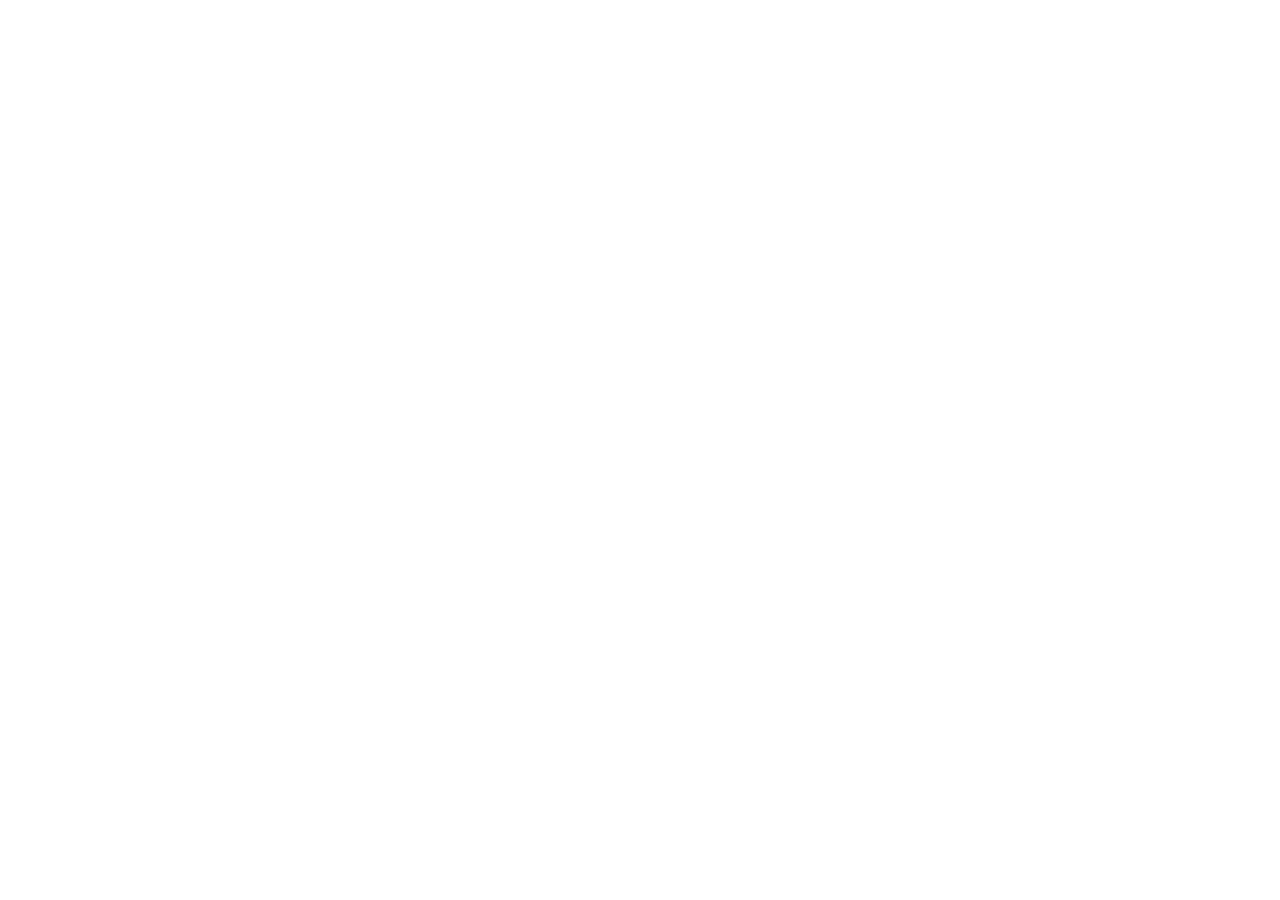
==== index.html @ 40036035 "First Commit." ====
<!DOCTYPE html>
<html lang="en">
<head>
    <meta charset="UTF-8">
    <meta name="viewport" content="width=device-width, initial-scale=1.0">
    <title>Sunshine</title>
</head>
<body>
    
</body>
</html>
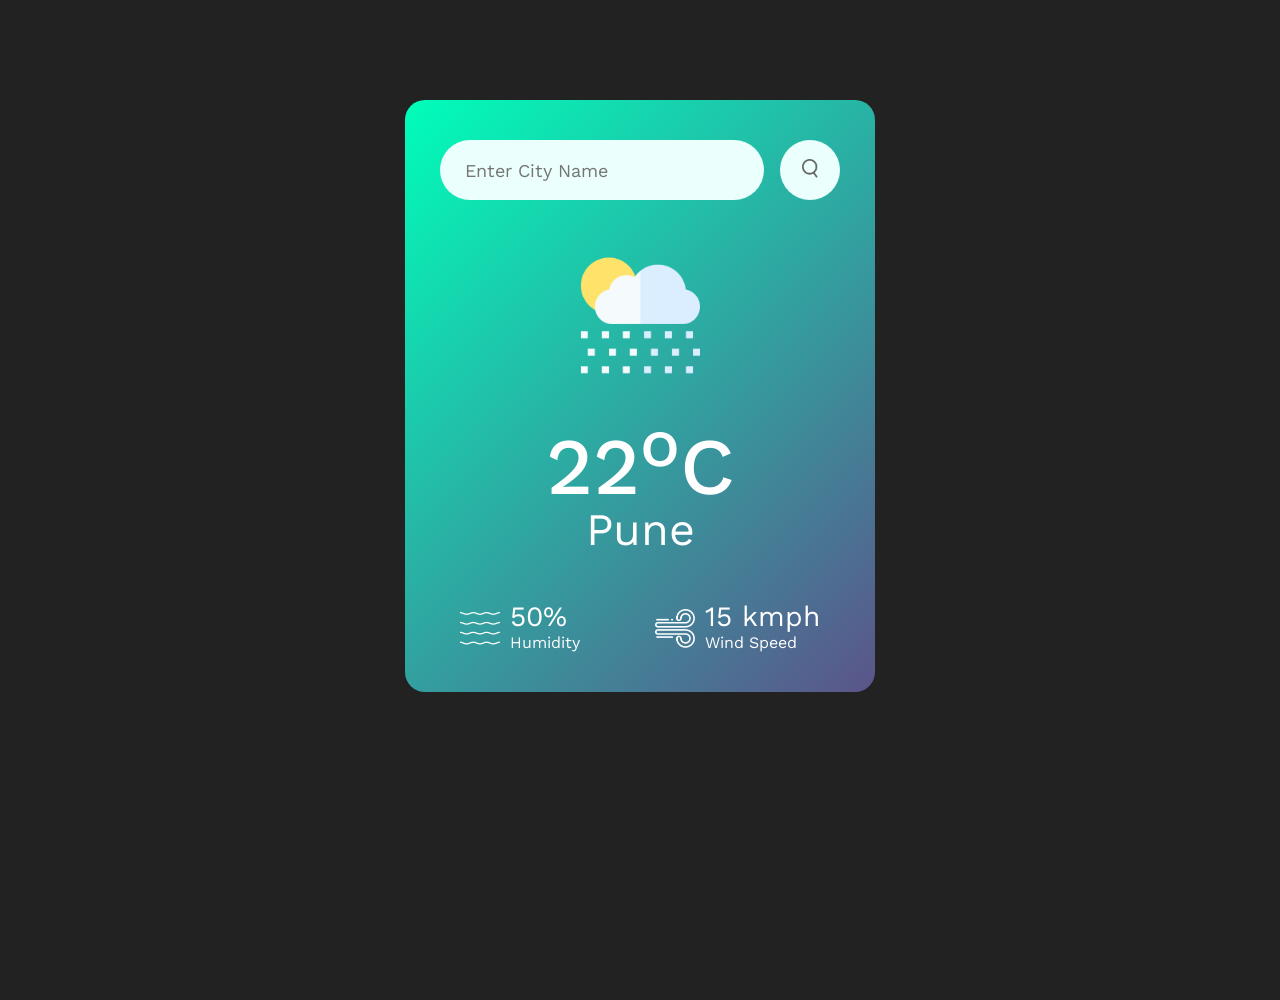
==== commit fa957658: "Add:UI of the Application-HTML&CSS" ====
--- a/index.html
+++ b/index.html
@@ -4,8 +4,47 @@
     <meta charset="UTF-8">
     <meta name="viewport" content="width=device-width, initial-scale=1.0">
     <title>Sunshine</title>
+
+    <link rel="stylesheet" href="./Assets/CSS/style.css">
+    <script src="./Assets/Script/script.js" defer></script>
+
+    <link rel="preconnect" href="https://fonts.googleapis.com">
+    <link rel="preconnect" href="https://fonts.gstatic.com" crossorigin>
+    <link href="https://fonts.googleapis.com/css2?family=Work+Sans:ital,wght@0,100..900;1,100..900&display=swap" rel="stylesheet">
+
 </head>
+
+
 <body>
-    
+    <div class="card">
+        <div class="search">
+            <input type="text" placeholder="Enter City Name" spellcheck="false">
+            <button><img src="./Assets/Images/search.png"></button>
+        </div>
+
+        <div class="weather">
+            <img src="./Assets/Images/rain.png" class= "weather-icon">
+            <h1 class="temp">22<sup>o</sup>C</h1>
+            <h2>Pune</h2>
+            <div class="details">
+                <div class="col">
+                    <img src="./Assets/Images/humidity.png">
+                    <div>
+                        <p class="humidity">50%</p>
+                        <p>Humidity</p>
+                    </div>
+                </div>
+
+                <div class="col">
+                    <img src="./Assets/Images/wind.png">
+                    <div>
+                        <p class="wind">15 kmph</p>
+                        <p>Wind Speed</p>
+                    </div>
+                </div>
+
+            </div>
+        </div>
+    </div>
 </body>
 </html>
--- a/Assets/CSS/style.css
+++ b/Assets/CSS/style.css
@@ -0,0 +1,102 @@
+* {
+    padding: 0;
+    margin: 0;
+    box-sizing: border-box;
+    font-family: 'Work Sans', sans-serif;
+    font-optical-sizing: auto;
+    font-style: normal;
+}
+
+html, body {
+    width: 100%;
+    height: 100%;
+}
+
+body {
+    background-color: #222;
+}
+
+.card {
+    width: 90%;
+    max-width: 470px;
+    background: linear-gradient(135deg, #00feba, #5b548a);
+    color: #fff;
+    margin: 100px auto 0;
+    border-radius: 20px;
+    padding: 40px 35px;
+    text-align: center;
+}
+
+.search {
+    width: 100%;
+    display: flex;
+    align-items: center;
+    justify-content: space-between;
+}
+
+.search input {
+    border: 0;
+    outline: 0;
+    background: #ebfffc;
+    color: #555;
+    padding: 10px 25px;
+    height: 60px;
+    border-radius: 30px;
+    flex: 1;
+    margin-right: 16px;
+    font-size: 18px;
+}
+
+.search button {
+    border: 0;
+    outline: 0;
+    background: #ebfffc;
+    border-radius: 50%;
+    width: 60px;
+    height: 60px;
+    cursor: pointer;
+}
+
+.search button img {
+    width: 16px;
+}
+
+.weather-icon {
+    width: 170px;
+    margin-top: 30px;
+}
+
+.weather h1{
+    font-size: 80px;
+    font-weight: 500;
+}
+
+.weather h2{
+    font-size: 45px;
+    font-weight: 400;
+    margin-top: -10px;
+}
+
+.details {
+    display: flex;
+    align-items: center;
+    justify-content: space-between;
+    padding: 0 20px;
+    margin-top: 50px;
+}
+
+.col {
+    display: flex;
+    align-items: center;
+    text-align: left;
+}
+
+.col img {
+    width: 40px;
+    margin-right: 10px;
+}
+
+.humidity, .wind {
+    font-size: 28px;
+    margin-top: -6px;
+}
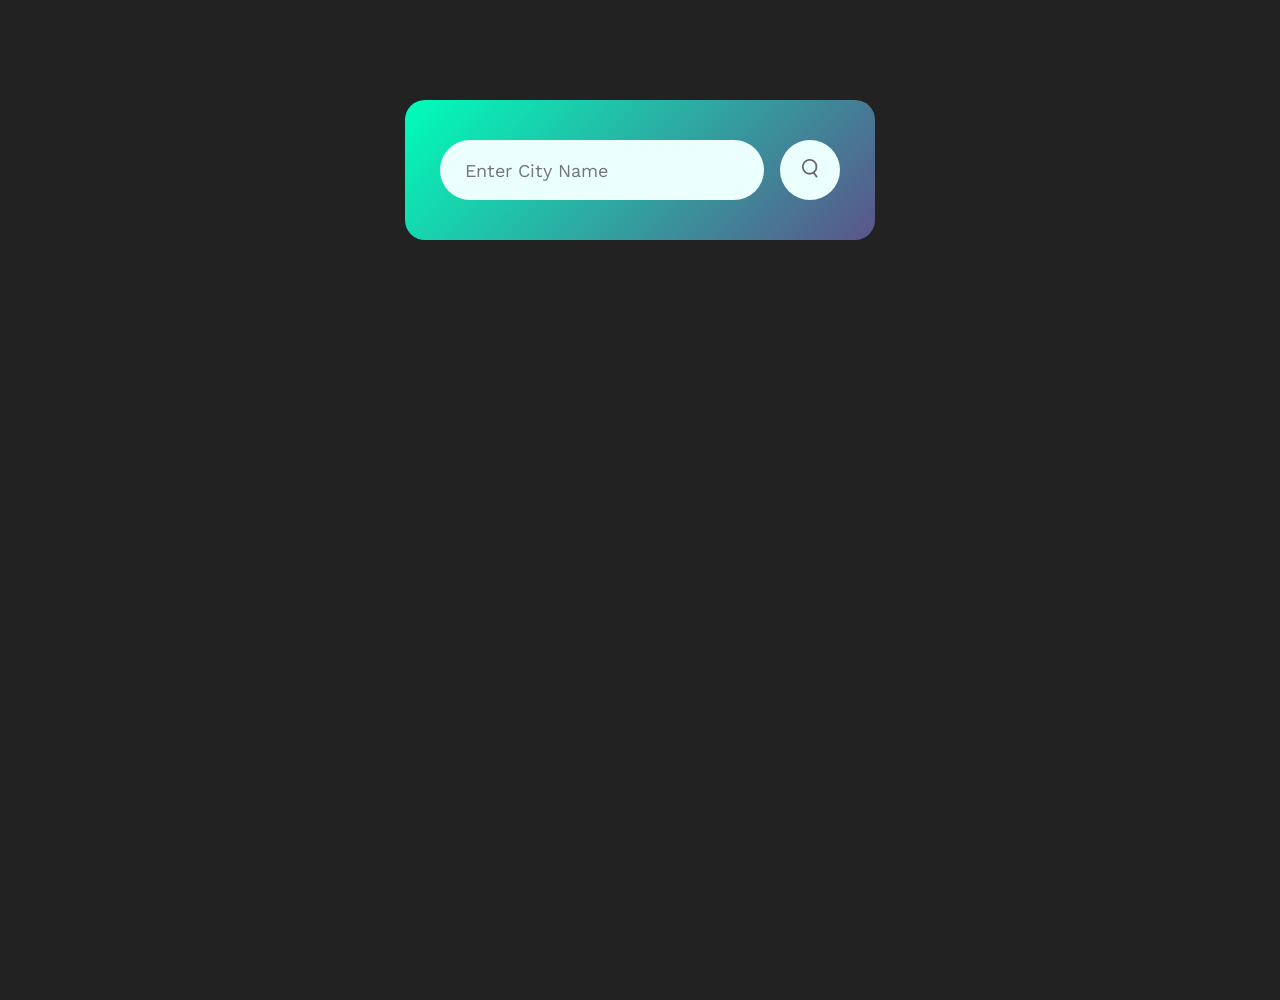
==== commit 0b5e05d4: "Add:Script for API fetching and data displaying." ====
--- a/index.html
+++ b/index.html
@@ -22,10 +22,14 @@
             <button><img src="./Assets/Images/search.png"></button>
         </div>
 
+        <div class="error">
+            <p>Invalid City Name</p>
+        </div>
+
         <div class="weather">
             <img src="./Assets/Images/rain.png" class= "weather-icon">
             <h1 class="temp">22<sup>o</sup>C</h1>
-            <h2>Pune</h2>
+            <h2 class="city">Pune</h2>
             <div class="details">
                 <div class="col">
                     <img src="./Assets/Images/humidity.png">
--- a/Assets/CSS/style.css
+++ b/Assets/CSS/style.css
@@ -99,4 +99,17 @@
 .humidity, .wind {
     font-size: 28px;
     margin-top: -6px;
+}
+
+.weather {
+    display: none;
+}
+
+.error {
+    margin-top: 7px;
+    padding-left: 10px;
+    text-align: left;
+    color: red;
+    font-weight: 500;
+    display: None;
 }
